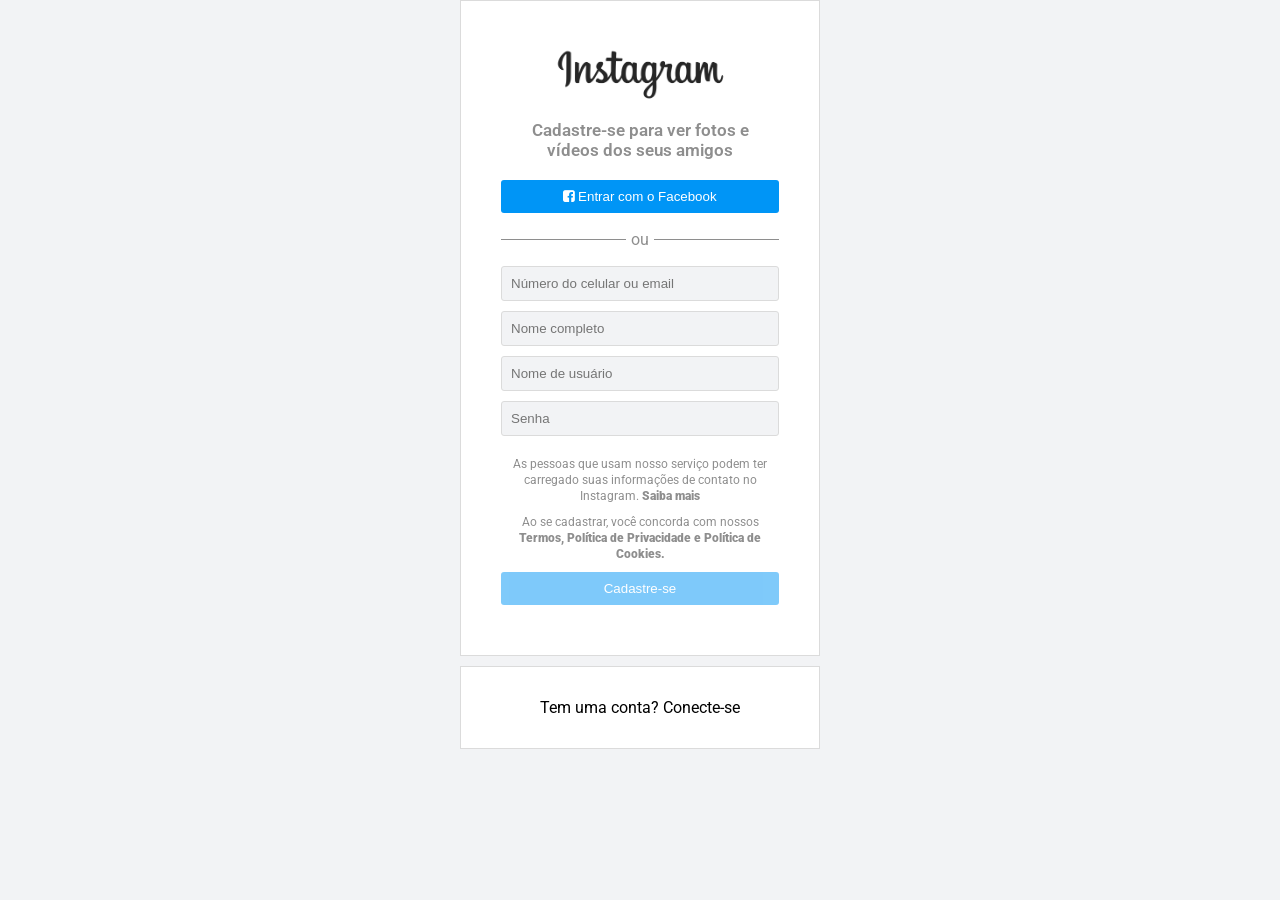
==== form.html @ 46644e52 "start form project" ====
<!DOCTYPE html>
<html lang="en">
  <head>
    <meta charset="UTF-8" />
    <meta http-equiv="X-UA-Compatible" content="IE=edge" />
    <meta name="viewport" content="width=device-width, initial-scale=1.0" />
    <link rel="preconnect" href="https://fonts.googleapis.com" />
    <link rel="preconnect" href="https://fonts.gstatic.com" crossorigin />
    <link
      href="https://fonts.googleapis.com/css2?family=Roboto:ital,wght@0,300;0,400;0,500;0,700;0,900;1,900&display=swap"
      rel="stylesheet"
    />
    <link rel="stylesheet" href="https://cdnjs.cloudflare.com/ajax/libs/font-awesome/4.7.0/css/font-awesome.min.css">

    <link rel="stylesheet" href="./public/css/style.css">
    <title>Form Instagram</title>
  </head>
  <body>
    <main>
      <div class="wrap--signup">
       
        <section class="frame" id="form--wrap">
            <div class="logo">
            <img src="./public/images/Instagram_logo.svg.png" alt="">
            </div>
          <form action="">
            <h2>Cadastre-se para ver fotos e vídeos dos seus amigos</h2>              
               <button> <i class="fa fa-facebook-square"></i> Entrar com o Facebook </button> 
            <div class="line--wrap">
               <div class="line"></div>
                ou 
                <div class="line"></div>
            </div>
            <input type="text" name="login" id="login" placeholder="Número do celular ou email">
            <input type="text" name="name" id="name" placeholder="Nome completo">
            <input type="text" name="username" id="username" placeholder="Nome de usuário">
            <input type="password" name="password" id="password" placeholder="Senha">

            <div>
                <p>As pessoas que usam nosso serviço podem ter carregado suas informações de contato no Instagram. <span class="highlight--link"><a href="">Saiba mais</a></span></p>
                <p>Ao se cadastrar, você concorda com nossos <span class="highlight--link"><a href="">Termos, Política de Privacidade e Política de Cookies.</a></span></p>
            </div>
              <button class="opacity" type="submit">Cadastre-se</button>
          </form>
        
        </section>
        <div class="frame btn--count">
            <p>Tem uma conta? Conecte-se</p>
        </div>
       
      </div>
    </main>
  </body>
</html>
---- public/css/style.css ----
body{
    width: 100%;
    height: 100%;
    margin: 0;
    padding: 0;
    font-family: 'Roboto', sans-serif;
    background-color: #F2F3F5;

}
:root{
   --ig-elevated-separator: 219, 219, 219;
   --ig-secondary-text: 142, 142, 142;
   --ig-primary-button: 0, 149, 246;
   --background: #F2F3F5;
}
.wrap--signup{
    width: 100%;
    max-width: 360px;
    margin: 0 auto;
}
.frame{
    border: 1px solid rgb(var(--ig-elevated-separator))
}
.container--frame{
    width: 350px;
}
.logo >img{
    width: 175px;
    margin: 0px 0 12px;
}
#form--wrap{
    box-sizing: border-box;
    background-color: white;
    text-align: center;
    width: 100%;
    max-width: 365px;
    padding: 40px;
    border: 1px solid rgb(var(--ig-elevated-separator))
}
form{
    display: flex;
    flex-direction: column;
    color: rgb(var(--ig-secondary-text));
}

form h2{
    font-size: 17px;
    font-weight: 600;
    line-height: 20px;
    margin: 0 20px 20px;
}

/* Line ou */

.line--wrap{
    display: flex;
    align-items: center;
    justify-content: space-between;
    color: rgb(var(--ig-secondary-text));
    margin: 7px 0 17px;
}
.line{
    width: 45%;
    height: .5px;
    font-weight: bold;
    background-color: rgb(var(--ig-secondary-text));
    
}

form > input, button {
    padding: 9px;
    margin-bottom: 10px;
    border: 1px solid rgb(var(--ig-elevated-separator));
    border-radius: 3px;
    background-color: var(--background);
}

form p {
    color: rgb(var(--ig-secondary-text));
    font-size: 12px;
    line-height: 16px;
    margin: 10px 0;
}
.facebookBtn{
    display: flex;
    border-radius: 5px;
    
}
form button{
    flex: 1;
    background-color: rgb(var(--ig-primary-button));
    color: white;
    border: none;
}

span.highlight--link, a{
    font-weight: bolder;
    text-decoration: none;
    color: rgb(var(--ig-secondary-text));

   
}
.btn--count{
    padding: 15px;
    text-align: center;
    background-color: white;
    margin: 10px 0;
}
.opacity{
    opacity: .5;
}
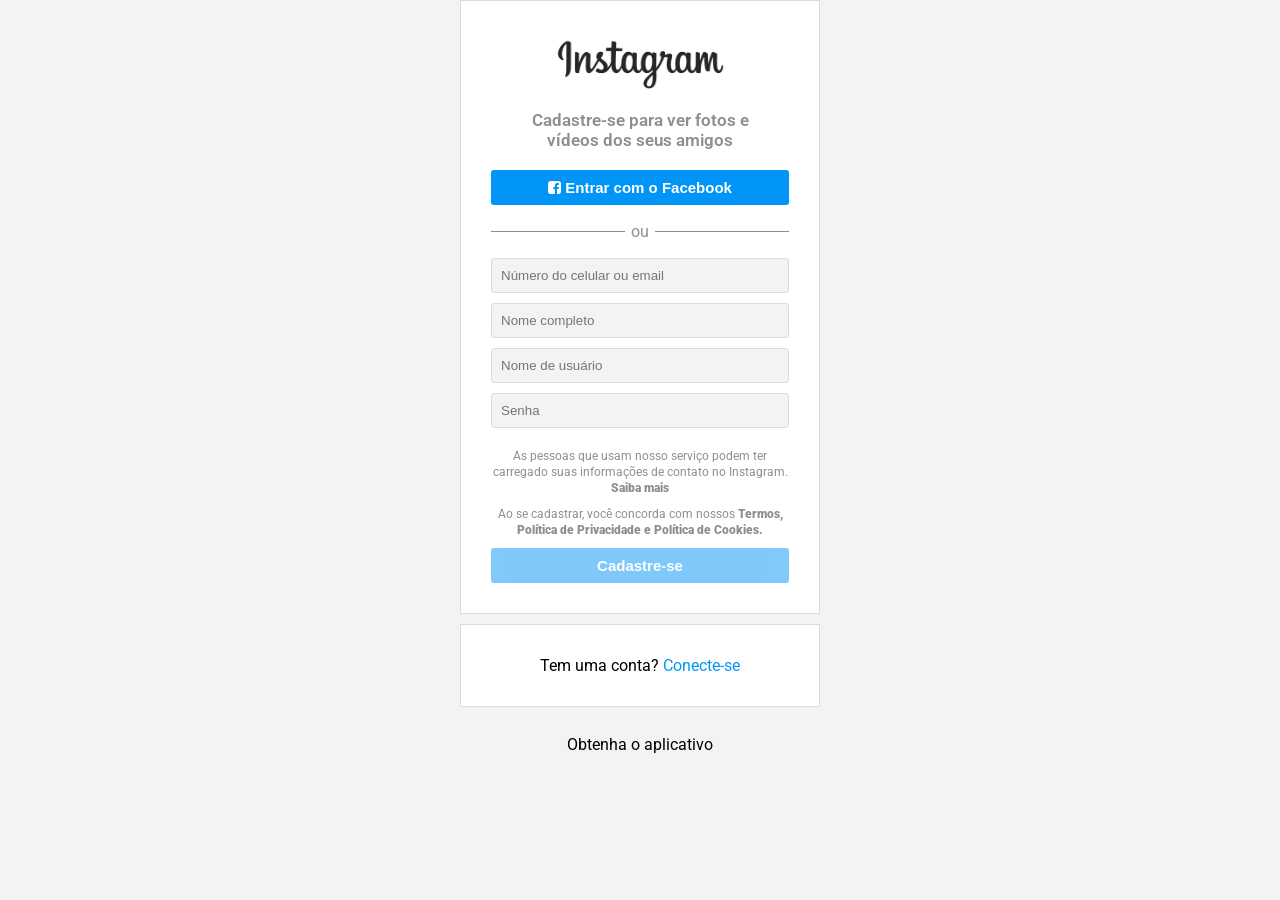
==== commit 4fc26b66: "project done" ====
--- a/form.html
+++ b/form.html
@@ -18,7 +18,6 @@
   <body>
     <main>
       <div class="wrap--signup">
-       
         <section class="frame" id="form--wrap">
             <div class="logo">
             <img src="./public/images/Instagram_logo.svg.png" alt="">
@@ -45,9 +44,18 @@
         
         </section>
         <div class="frame btn--count">
-            <p>Tem uma conta? Conecte-se</p>
+            <p>Tem uma conta? <span class="primary">Conecte-se</span></p>
         </div>
-       
+
+        <section class="wrap">
+            <div>
+                <p>Obtenha o aplicativo</p>
+            </div>
+                   <div>
+            <img src="https://static.cdninstagram.com/rsrc.php/v3/yq/r/PuRTBlqa77c.png" alt="">
+            <img src="https://static.cdninstagram.com/rsrc.php/v3/y_/r/tUzYKZ-xrQK.png" alt="">
+                   </div>
+        </section>
       </div>
     </main>
   </body>
--- a/public/css/style.css
+++ b/public/css/style.css
@@ -1,3 +1,6 @@
+*{
+    box-sizing: border-box;
+}
 body{
     width: 100%;
     height: 100%;
@@ -5,6 +8,7 @@
     padding: 0;
     font-family: 'Roboto', sans-serif;
     background-color: #F2F3F5;
+    box-sizing: border-box;
 
 }
 :root{
@@ -28,15 +32,17 @@
     width: 175px;
     margin: 0px 0 12px;
 }
-#form--wrap{
-    box-sizing: border-box;
+#form--wrap{ 
     background-color: white;
     text-align: center;
     width: 100%;
     max-width: 365px;
-    padding: 40px;
+    padding: 30px 30px 20px;
     border: 1px solid rgb(var(--ig-elevated-separator))
 }
+
+
+
 form{
     display: flex;
     flex-direction: column;
@@ -90,15 +96,15 @@
     flex: 1;
     background-color: rgb(var(--ig-primary-button));
     color: white;
+    font-size: 15px;
+    font-weight: bolder;
     border: none;
 }
 
 span.highlight--link, a{
     font-weight: bolder;
     text-decoration: none;
-    color: rgb(var(--ig-secondary-text));
-
-   
+    color: rgb(var(--ig-secondary-text)); 
 }
 .btn--count{
     padding: 15px;
@@ -108,4 +114,25 @@
 }
 .opacity{
     opacity: .5;
+}
+.primary{
+    color: rgb(var(--ig-primary-button));
+}
+
+.wrap{
+    width: 360px;  
+    text-align: center;
+}
+
+.wrap div:nth-child(1) p{
+    padding: 12px 0 12px;
+}
+
+.wrap div:nth-child(2){
+    display: flex;
+    justify-content: center;
+    gap: 10px;
+}
+.wrap div:nth-child(2) img{
+    width: 40%;
 }
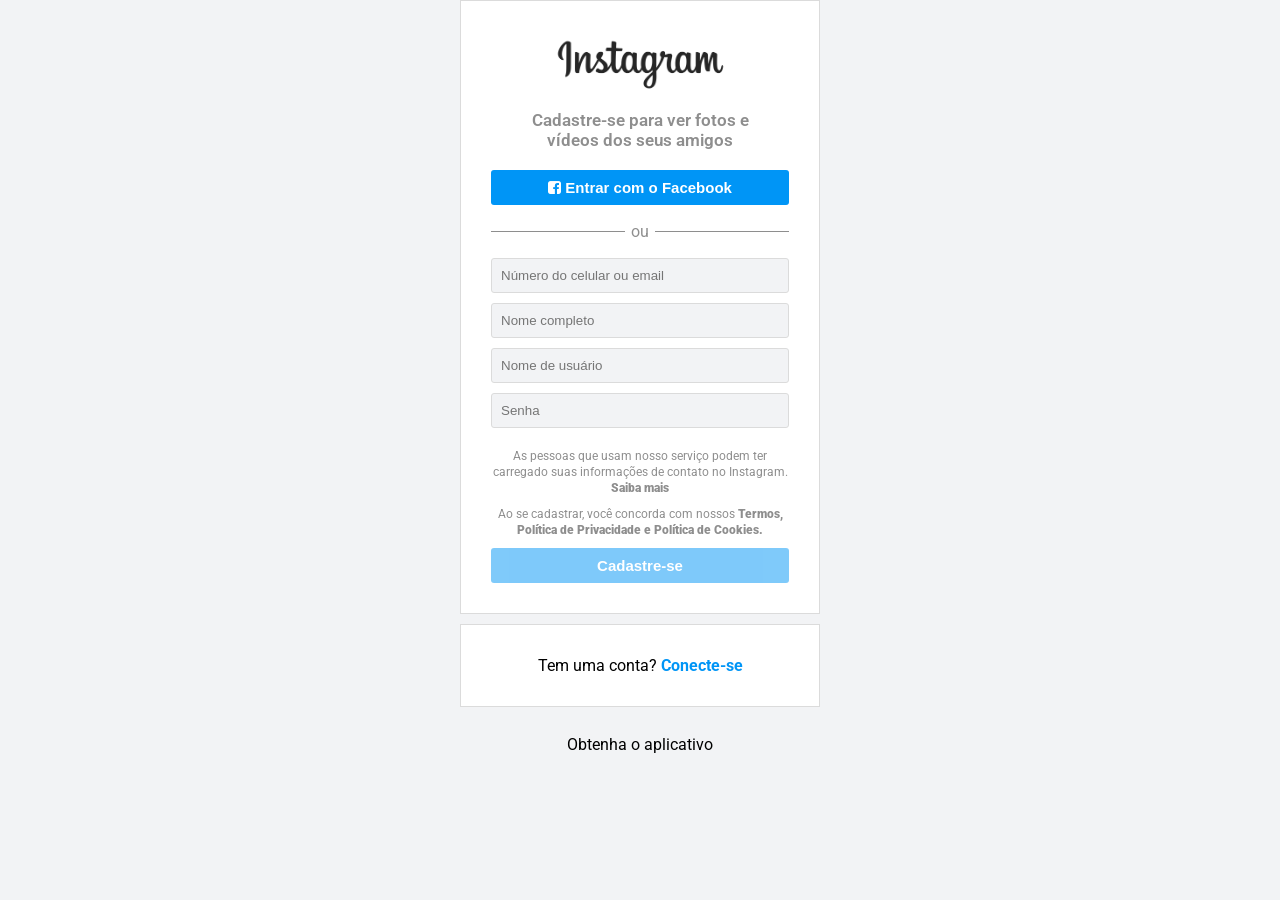
==== commit 8c90375c: "update css" ====
--- a/form.html
+++ b/form.html
@@ -44,7 +44,7 @@
         
         </section>
         <div class="frame btn--count">
-            <p>Tem uma conta? <span class="primary">Conecte-se</span></p>
+            <p>Tem uma conta? <span><a class="primary" href="https://www.instagram.com/accounts/login/?source=auth_switcher">Conecte-se</a></span></p>
         </div>
 
         <section class="wrap">
--- a/public/css/style.css
+++ b/public/css/style.css
@@ -41,8 +41,6 @@
     border: 1px solid rgb(var(--ig-elevated-separator))
 }
 
-
-
 form{
     display: flex;
     flex-direction: column;
@@ -54,8 +52,11 @@
     font-weight: 600;
     line-height: 20px;
     margin: 0 20px 20px;
+    
 }
-
+form button{
+    cursor: pointer;
+}
 /* Line ou */
 
 .line--wrap{
